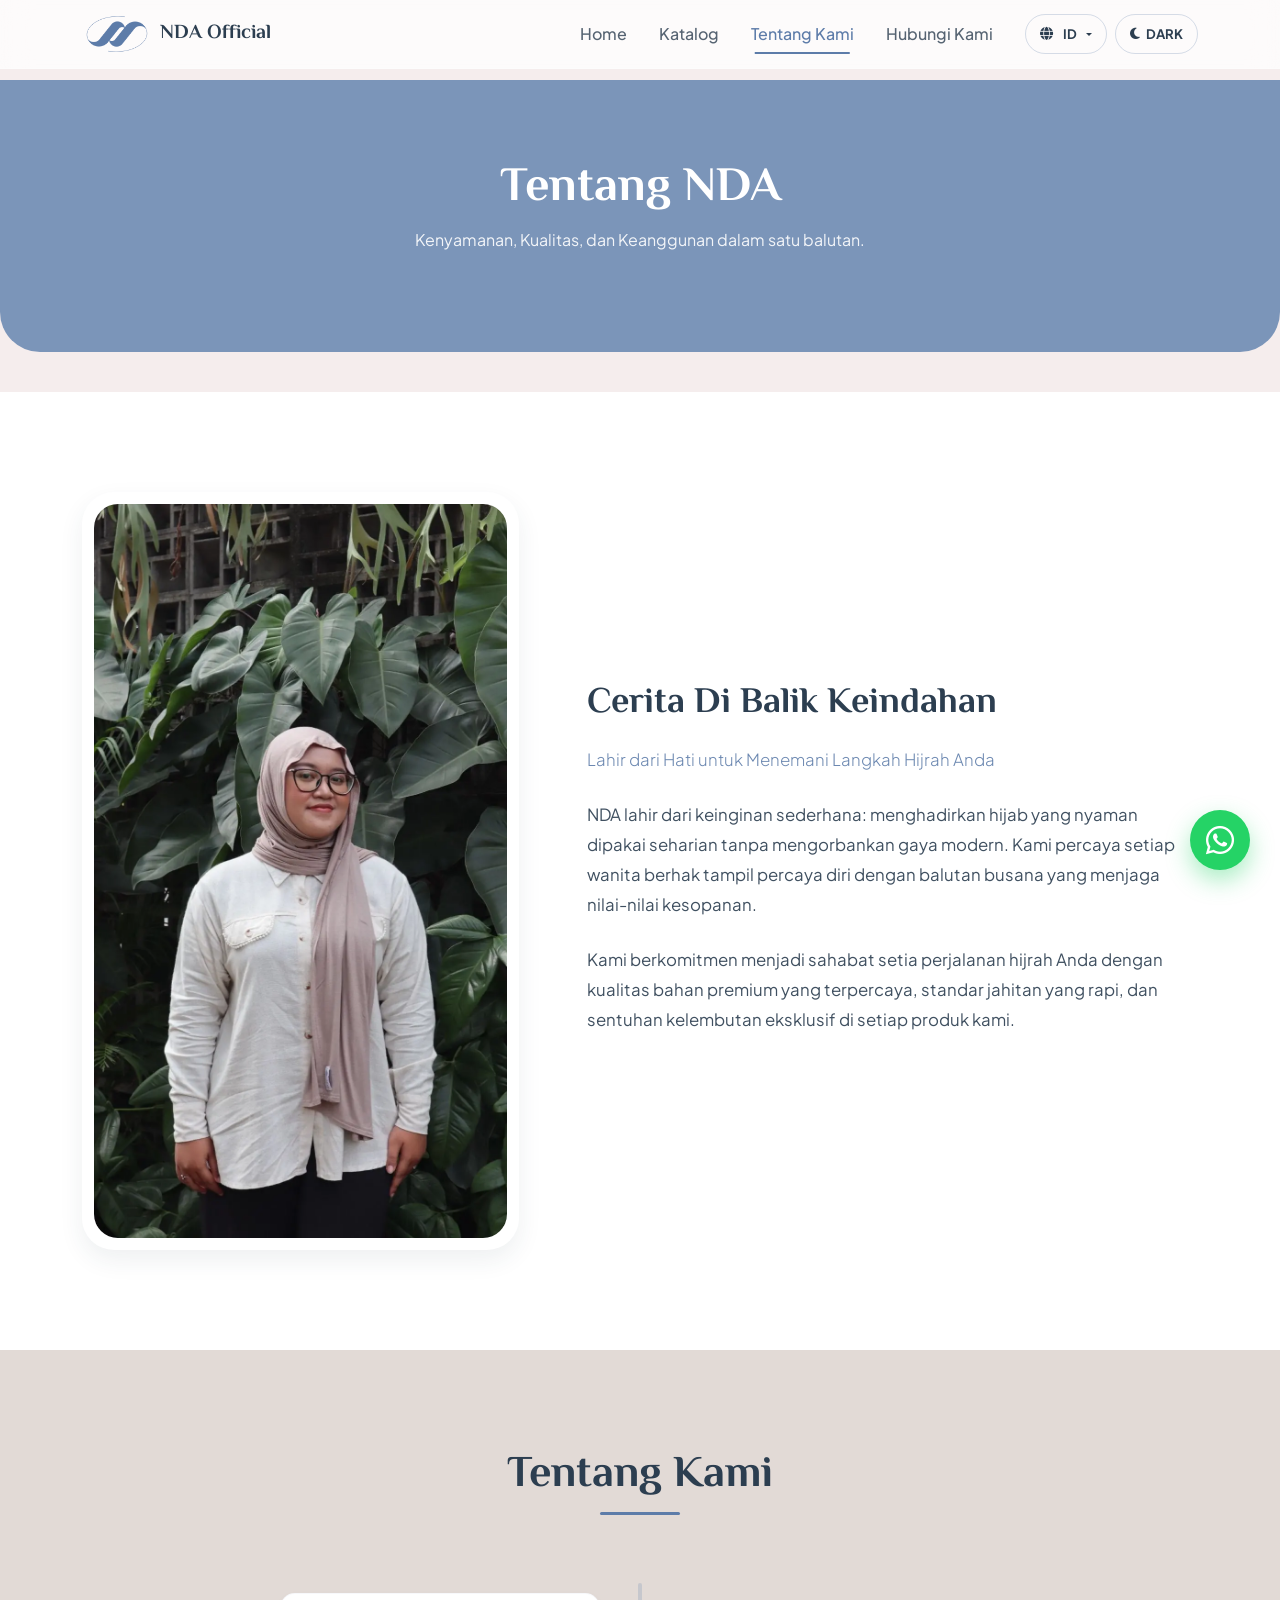
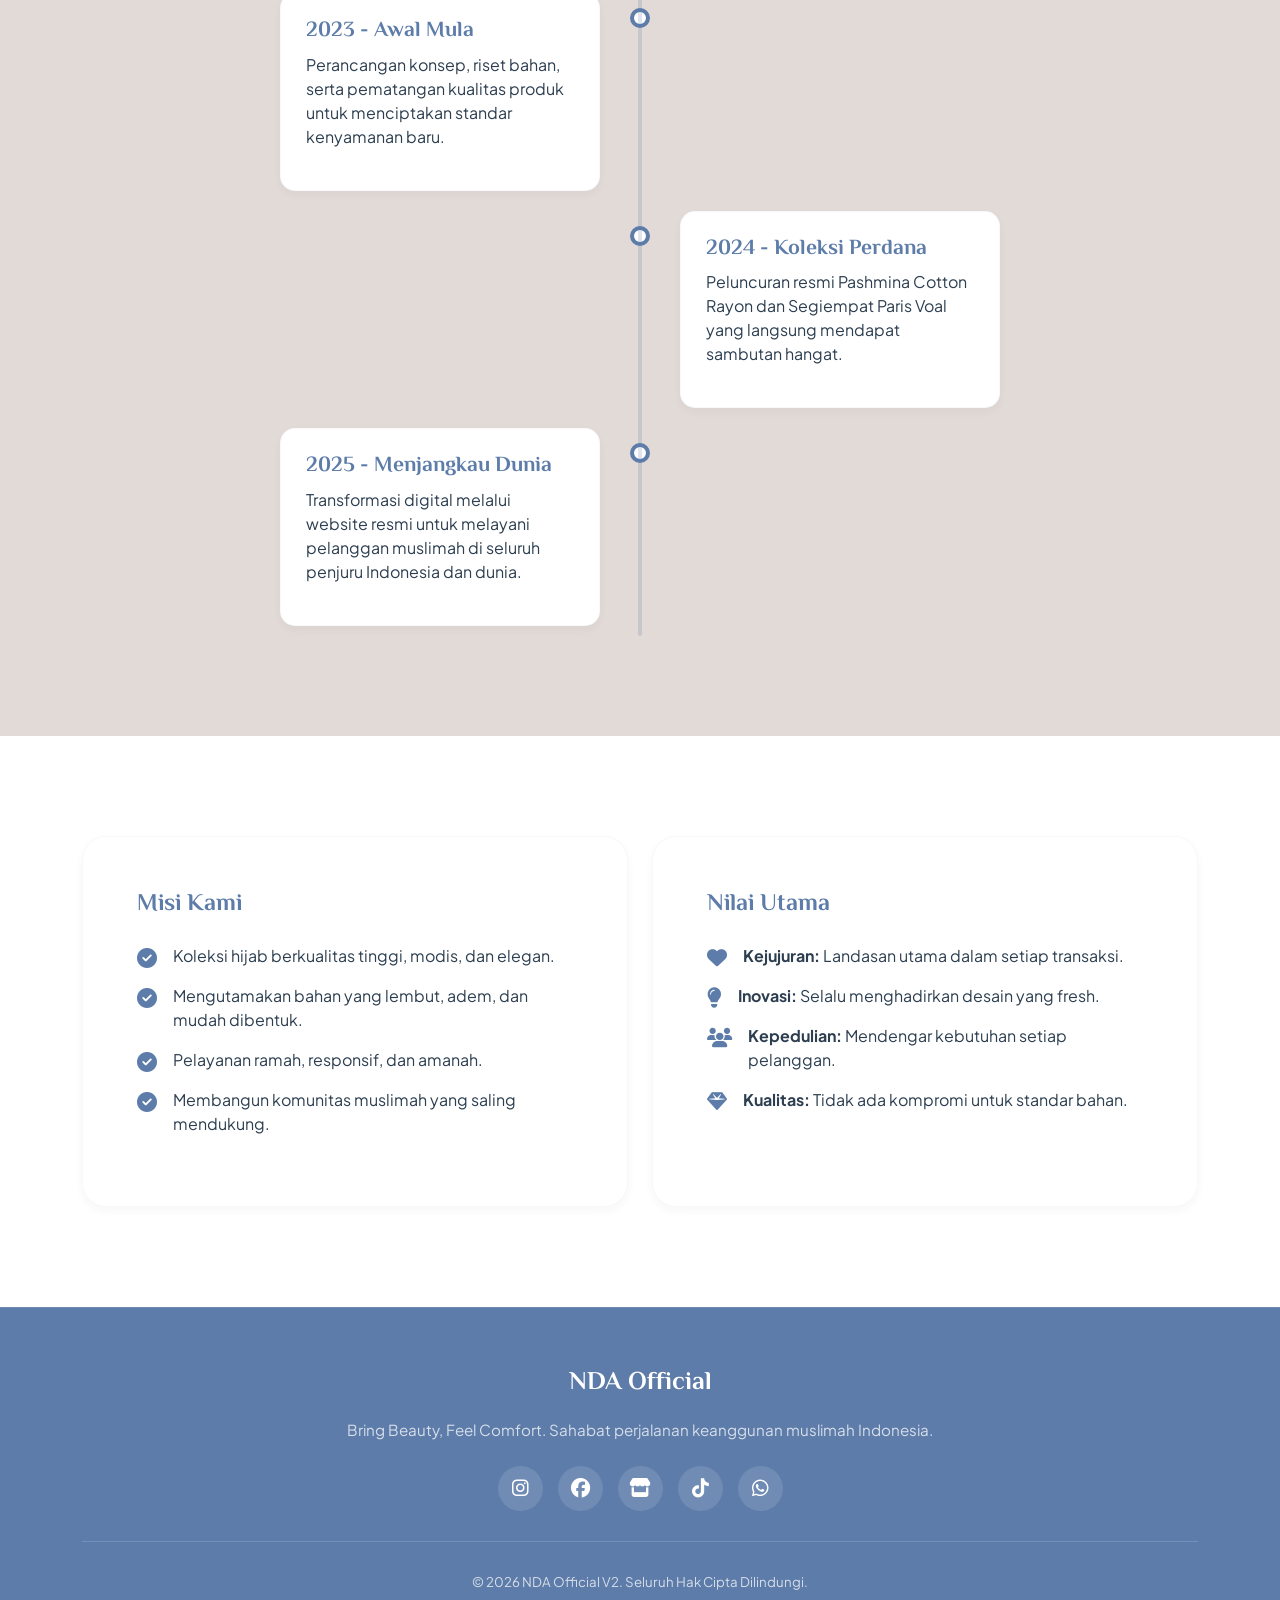
==== about.html @ 12900a08 "feat: autoplay video, autoplay carousels and layout refinements" ====
<!DOCTYPE html>
<html lang="id" data-bs-theme="light">

<head>
  <meta charset="UTF-8" />
  <meta name="viewport" content="width=device-width, initial-scale=1.0, maximum-scale=5.0" />
  <title>Tentang Kami - NDA Official V2</title>
  <link rel="website icon" type="image/png" href="Gambar/1233.png" />

  <!-- CSS Frameworks & Fonts -->
  <link href="https://cdn.jsdelivr.net/npm/bootstrap@5.3.3/dist/css/bootstrap.min.css" rel="stylesheet" integrity="sha384-QWTKZyjpPEjISv5WaRU9OFeRpok6YctnYmDr5pNlyT2bRjXh0JMhjY6hW+ALEwIH" crossorigin="anonymous" />
  <link rel="stylesheet" href="https://cdnjs.cloudflare.com/ajax/libs/font-awesome/6.5.2/css/all.min.css" />
  <link rel="stylesheet" href="https://unpkg.com/aos@2.3.1/dist/aos.css" />
  <link rel="stylesheet" href="style.css" />

  <!-- Vercel Web Analytics -->
  <script>
    window.va = window.va || function () { (window.va.q = window.va.q || []).push(arguments); };
  </script>
  <script defer src="/_vercel/insights/script.js"></script>
</head>

<body>

  <!-- --- NAVBAR SECTION --- -->
  <nav class="navbar navbar-expand-lg fixed-top nda-navbar navbar-light">
    <div class="container">
      <a class="navbar-brand d-flex align-items-center" href="home.html">
        <img src="Gambar/1233.png" alt="NDA Logo" height="42" class="me-2" />
        <span class="brand-font fs-5 fs-sm-4 fw-bold">NDA Official</span>
      </a>
      
      <!-- Desktop Menu & Controls -->
      <div class="collapse navbar-collapse d-none d-lg-block" id="navbarNav">
        <ul class="navbar-nav ms-auto mb-2 mb-lg-0 align-items-center">
          <li class="nav-item"><a class="nav-link" href="home.html" data-i18n="nav_home">Home</a></li>
          <li class="nav-item"><a class="nav-link" href="katalog.html" data-i18n="nav_catalog">Katalog</a></li>
          <li class="nav-item"><a class="nav-link active" href="about.html" data-i18n="nav_about">Tentang Kami</a></li>
          <li class="nav-item"><a class="nav-link" href="contact.html" data-i18n="nav_contact">Hubungi Kami</a></li>
        </ul>
      </div>

      <!-- Theme & Lang Selectors -->
      <div class="d-flex align-items-center ms-auto ms-lg-3">
        <div class="dropdown me-2">
          <button class="btn control-btn dropdown-toggle" type="button" id="langDropdown" data-bs-toggle="dropdown" aria-expanded="false" title="Pilihan Bahasa">
            <i class="fas fa-globe me-1"></i><span id="currentLangLabel">ID</span>
          </button>
          <ul class="dropdown-menu dropdown-menu-end shadow-md border-0" aria-labelledby="langDropdown">
            <li><a class="dropdown-item lang-item active d-flex justify-content-between align-items-center" data-lang="id" href="#"><span>Indonesia (ID)</span><i class="fas fa-check fs-xs opacity-50 ms-2"></i></a></li>
            <li><a class="dropdown-item lang-item d-flex justify-content-between align-items-center" data-lang="en" href="#"><span>English (EN)</span><i class="fas fa-check fs-xs opacity-50 ms-2"></i></a></li>
          </ul>
        </div>

        <button class="btn control-btn" id="themeToggle" title="Mode Gelap"><i class="fas fa-moon"></i><span id="themeLabel">DARK</span></button>
      </div>
    </div>
  </nav>

  <!-- --- HEADER PAGE BANNER --- -->
  <header class="nda-page-header" data-aos="fade-down" style="margin-top: 80px;">
    <div class="container">
      <h1 data-i18n="about_header_title">Tentang NDA</h1>
      <p data-i18n="about_header_desc">Kenyamanan, Kualitas, dan Keanggunan dalam satu balutan.</p>
    </div>
  </header>

  <!-- --- STORY SECTION --- -->
  <main>
    <section class="nda-section bg-body">
      <div class="container">
        <div class="row align-items-center g-5">
          <div class="col-lg-5" data-aos="fade-right">
            <div class="about-img-frame mx-auto max-width-450">
              <img src="Gambar/Sela.webp" alt="Founder NDA - Selanda" loading="lazy" />
            </div>
          </div>
          <div class="col-lg-7" data-aos="fade-left">
            <div class="about-text-content">
              <h3 data-i18n="about_title">Cerita Di Balik Keindahan</h3>
              <p class="lead text-primary" data-i18n="about_sub">Lahir dari Hati untuk Menemani Langkah Hijrah Anda</p>
              <p data-i18n="about_desc1">
                NDA lahir dari keinginan sederhana: menghadirkan hijab yang nyaman dipakai seharian tanpa mengorbankan gaya modern. Kami percaya setiap wanita berhak tampil percaya diri dengan balutan busana yang menjaga nilai-nilai kesopanan.
              </p>
              <p data-i18n="about_desc2">
                Kami berkomitmen menjadi sahabat setia perjalanan hijrah Anda dengan kualitas bahan premium yang terpercaya, standar jahitan yang rapi, dan sentuhan kelembutan eksklusif di setiap produk kami.
              </p>
            </div>
          </div>
        </div>
      </div>
    </section>

    <!-- --- TIMELINE SECTION --- -->
    <section class="nda-section nda-about-bg">
      <div class="container">
        <div class="section-title-wrapper text-center" data-aos="fade-up">
          <h2 data-i18n="nav_about">Tentang Kami</h2>
        </div>

        <div class="timeline">
          <!-- Timeline 2023 -->
          <div class="timeline-item left" data-aos="fade-up" data-aos-delay="100">
            <div class="timeline-content">
              <h4 data-i18n="time_2023_title">2023 - Awal Mula</h4>
              <p data-i18n="time_2023_desc">Perancangan konsep, riset bahan, serta pematangan kualitas produk untuk menciptakan standar kenyamanan baru.</p>
            </div>
          </div>
          
          <!-- Timeline 2024 -->
          <div class="timeline-item right" data-aos="fade-up" data-aos-delay="200">
            <div class="timeline-content">
              <h4 data-i18n="time_2024_title">2024 - Koleksi Perdana</h4>
              <p data-i18n="time_2024_desc">Peluncuran resmi Pashmina Cotton Rayon dan Segiempat Paris Voal yang langsung mendapat sambutan hangat.</p>
            </div>
          </div>

          <!-- Timeline 2025 -->
          <div class="timeline-item left" data-aos="fade-up" data-aos-delay="300">
            <div class="timeline-content">
              <h4 data-i18n="time_2025_title">2025 - Menjangkau Dunia</h4>
              <p data-i18n="time_2025_desc">Transformasi digital melalui website resmi untuk melayani pelanggan muslimah di seluruh penjuru Indonesia dan dunia.</p>
            </div>
          </div>
        </div>
      </div>
    </section>

    <!-- --- MISSION & VALUES --- -->
    <section class="nda-section bg-body">
      <div class="container">
        <div class="row g-4 justify-content-center">
          
          <!-- Misi -->
          <div class="col-lg-6" data-aos="fade-up" data-aos-delay="100">
            <div class="val-card p-4">
              <div class="val-body text-start">
                <h3 class="brand-font text-primary mb-4" data-i18n="about_mission_title">Misi Kami</h3>
                <ul class="list-unstyled">
                  <li class="d-flex align-items-start mb-3">
                    <i class="fas fa-check-circle text-primary me-3 mt-1 fs-5"></i>
                    <span data-i18n="about_mission_1">Koleksi hijab berkualitas tinggi, modis, dan elegan.</span>
                  </li>
                  <li class="d-flex align-items-start mb-3">
                    <i class="fas fa-check-circle text-primary me-3 mt-1 fs-5"></i>
                    <span data-i18n="about_mission_2">Mengutamakan bahan yang lembut, adem, dan mudah dibentuk.</span>
                  </li>
                  <li class="d-flex align-items-start mb-3">
                    <i class="fas fa-check-circle text-primary me-3 mt-1 fs-5"></i>
                    <span data-i18n="about_mission_3">Pelayanan ramah, responsif, dan amanah.</span>
                  </li>
                  <li class="d-flex align-items-start mb-3">
                    <i class="fas fa-check-circle text-primary me-3 mt-1 fs-5"></i>
                    <span data-i18n="about_mission_4">Membangun komunitas muslimah yang saling mendukung.</span>
                  </li>
                </ul>
              </div>
            </div>
          </div>

          <!-- Nilai Utama -->
          <div class="col-lg-6" data-aos="fade-up" data-aos-delay="200">
            <div class="val-card p-4">
              <div class="val-body text-start">
                <h3 class="brand-font text-primary mb-4" data-i18n="about_values_title">Nilai Utama</h3>
                <ul class="list-unstyled">
                  <li class="d-flex align-items-start mb-3">
                    <i class="fas fa-heart text-primary me-3 mt-1 fs-5"></i>
                    <span data-i18n-html="about_value_1"><strong>Kejujuran:</strong> Landasan utama dalam setiap transaksi.</span>
                  </li>
                  <li class="d-flex align-items-start mb-3">
                    <i class="fas fa-lightbulb text-primary me-3 mt-1 fs-5"></i>
                    <span data-i18n-html="about_value_2"><strong>Inovasi:</strong> Selalu menghadirkan desain yang fresh.</span>
                  </li>
                  <li class="d-flex align-items-start mb-3">
                    <i class="fas fa-users text-primary me-3 mt-1 fs-5"></i>
                    <span data-i18n-html="about_value_3"><strong>Kepedulian:</strong> Mendengar kebutuhan setiap pelanggan.</span>
                  </li>
                  <li class="d-flex align-items-start mb-3">
                    <i class="fas fa-gem text-primary me-3 mt-1 fs-5"></i>
                    <span data-i18n-html="about_value_4"><strong>Kualitas:</strong> Tidak ada kompromi untuk standar bahan.</span>
                  </li>
                </ul>
              </div>
            </div>
          </div>

        </div>
      </div>
    </section>
  </main>

  <!-- --- FOOTER --- -->
  <footer class="nda-footer text-center">
    <div class="container">
      <h4 class="brand-font fw-bold">NDA Official</h4>
      <p class="text-white-50 max-width-500 mx-auto mb-4" data-i18n="footer_tagline">
        Bring Beauty, Feel Comfort. Sahabat perjalanan keanggunan muslimah Indonesia.
      </p>

      <div class="footer-social-links">
        <a href="https://www.instagram.com/nda.official.store/" target="_blank" class="footer-social-btn" title="Instagram"><i class="fab fa-instagram"></i></a>
        <a href="https://www.facebook.com/share/1DcVybD8Mk/" target="_blank" class="footer-social-btn" title="Facebook"><i class="fab fa-facebook"></i></a>
        <a href="https://shopee.co.id/nda.onlinestore" target="_blank" class="footer-social-btn" title="Shopee Store"><i class="fas fa-store"></i></a>
        <a href="https://www.tiktok.com/@nda.official.store" target="_blank" class="footer-social-btn" title="TikTok"><i class="fab fa-tiktok"></i></a>
        <a href="https://wa.me/628568636423" target="_blank" class="footer-social-btn" title="WhatsApp"><i class="fab fa-whatsapp"></i></a>
      </div>

      <hr class="footer-divider" />

      <p class="small text-white-50 mb-0" data-i18n="footer_copyright">
        © 2026 NDA Official V2. Seluruh Hak Cipta Dilindungi.
      </p>
    </div>
  </footer>

  <!-- Floating WhatsApp Button -->
  <a href="https://wa.me/628568636423" target="_blank" class="floating-wa-btn" title="Hubungi Kami">
    <i class="fab fa-whatsapp"></i>
  </a>

  <!-- --- MOBILE BOTTOM NAV --- -->
  <div class="bottom-nav d-md-none">
    <a href="home.html" class="bottom-nav-item">
      <i class="fas fa-home"></i>
      <span data-i18n="nav_home">Home</span>
    </a>
    <a href="katalog.html" class="bottom-nav-item">
      <i class="fas fa-book-open"></i>
      <span data-i18n="nav_catalog">Katalog</span>
    </a>
    <a href="about.html" class="bottom-nav-item active">
      <i class="fas fa-info-circle"></i>
      <span data-i18n="nav_about">Tentang</span>
    </a>
    <a href="contact.html" class="bottom-nav-item">
      <i class="fas fa-phone"></i>
      <span data-i18n="nav_contact">Kontak</span>
    </a>
  </div>

  <!-- JS Frameworks & Scripts -->
  <script src="https://cdn.jsdelivr.net/npm/bootstrap@5.3.3/dist/js/bootstrap.bundle.min.js" integrity="sha384-YvpcrYf0tY3lHB60NNkmXc5s9fDVZLESaAA55NDzOxhy9GkcIdslK1eN7N6jIeHz" crossorigin="anonymous"></script>
  <script src="https://unpkg.com/aos@2.3.1/dist/aos.js"></script>
  <script>
    AOS.init({ once: true, duration: 800, offset: 60 });
  </script>
  <script src="script.js"></script>
</body>

</html>
---- style.css ----
@import url('https://fonts.googleapis.com/css2?family=El+Messiri:wght@400;500;600;700&family=Plus+Jakarta+Sans:wght@300;400;500;600;700;800&display=swap');

/* --- brand design system --- */
:root {
  --nda-primary: #5D7CA9;      /* Biru Utama - representasi berkembang & elegan */
  --nda-primary-light: #7B95B9;/* Biru Muda Accent */
  --nda-neutral-dark: #2C3E50; /* Warna Teks Utama */
  --nda-bg-secondary: #E2DAD6; /* Muted Cream untuk seksi transisi */
  --nda-bg-main: #F5EDED;      /* Latar Belakang Utama Website */
  --nda-white: #FFFFFF;
  
  --nda-btn-wa: #2E7D32;       /* Muted Green / Hijau Hijrah */
  --nda-btn-wa-hover: #1B5E20;
  --nda-btn-shopee: #EE4D2D;   /* Oranye Shopee */
  --nda-btn-shopee-hover: #D73211;
  
  --font-heading: 'El Messiri', serif;
  --font-body: 'Plus Jakarta Sans', sans-serif;
  
  --shadow-sm: 0 4px 10px rgba(44, 62, 80, 0.04);
  --shadow-md: 0 10px 25px rgba(44, 62, 80, 0.08);
  --shadow-lg: 0 20px 40px rgba(93, 124, 169, 0.12);
  --shadow-hover: 0 25px 50px rgba(93, 124, 169, 0.2);
  
  --transition-fast: all 0.2s cubic-bezier(0.4, 0, 0.2, 1);
  --transition-normal: all 0.4s cubic-bezier(0.16, 1, 0.3, 1);
  --transition-slow: all 0.6s cubic-bezier(0.16, 1, 0.3, 1);
}

/* --- dark mode system overrides --- */
[data-bs-theme="dark"] {
  --nda-bg-main: #141A24;       /* Abu-abu gelap kebiruan sangat elegan */
  --nda-bg-secondary: #1F2836;  /* Lebih terang sedikit untuk section transisi */
  --nda-neutral-dark: #E2E8F0;  /* Warna teks utama jadi putih lembut */
  --nda-white: #1C2331;         /* Background card / element */
  
  --nda-primary: #8CA7D1;       /* Biru utama lebih terang agar pop out */
  --nda-primary-light: #A4BDDF;
  
  --nda-btn-wa: #43A047;
  --nda-btn-wa-hover: #2E7D32;
  --nda-btn-shopee: #F06A4D;
  --nda-btn-shopee-hover: #EE4D2D;
  
  --shadow-sm: 0 4px 10px rgba(0, 0, 0, 0.2);
  --shadow-md: 0 10px 25px rgba(0, 0, 0, 0.3);
  --shadow-lg: 0 20px 40px rgba(0, 0, 0, 0.4);
  --shadow-hover: 0 25px 50px rgba(0, 0, 0, 0.5);
}

/* --- general settings --- */
html, body {
  overflow-x: hidden;
  max-width: 100%;
}
body {
  background-color: var(--nda-bg-main);
  color: var(--nda-neutral-dark);
  font-family: var(--font-body);
  transition: background-color 0.4s ease, color 0.4s ease;
  -webkit-font-smoothing: antialiased;
}

h1, h2, h3, h4, h5, h6, .brand-font {
  font-family: var(--font-heading);
  font-weight: 700;
  color: var(--nda-neutral-dark);
}

/* --- navbar styling --- */
.nda-navbar {
  background: rgba(255, 255, 255, 0.75);
  backdrop-filter: blur(15px);
  -webkit-backdrop-filter: blur(15px);
  border-bottom: 1px solid rgba(255, 255, 255, 0.25);
  transition: background 0.4s ease, border 0.4s ease, py 0.3s ease;
  z-index: 1050;
}

[data-bs-theme="dark"] .nda-navbar {
  background: rgba(20, 26, 36, 0.75);
  border-bottom: 1px solid rgba(255, 255, 255, 0.05);
}

.navbar-brand img {
  transition: transform var(--transition-fast);
}

.navbar-brand:hover img {
  transform: scale(1.05);
}

.nav-link {
  font-weight: 500;
  color: var(--nda-neutral-dark);
  opacity: 0.8;
  transition: var(--transition-fast);
  position: relative;
  padding: 0.5rem 1rem !important;
}

.nav-link:hover, .nav-link.active {
  color: var(--nda-primary) !important;
  opacity: 1;
}

.nav-link::after {
  content: '';
  position: absolute;
  bottom: 0;
  left: 50%;
  width: 0;
  height: 2px;
  background-color: var(--nda-primary);
  transition: var(--transition-fast);
  transform: translateX(-50%);
}

.nav-link:hover::after, .nav-link.active::after {
  width: 70%;
}

/* --- control buttons (theme & lang) --- */
.control-btn {
  background: transparent;
  border: 1px solid rgba(93, 124, 169, 0.25);
  color: var(--nda-neutral-dark);
  border-radius: 50px;
  padding: 6px 14px;
  height: 40px;
  display: inline-flex;
  align-items: center;
  justify-content: center;
  transition: var(--transition-fast);
  font-size: 0.82rem;
  font-weight: 700;
  gap: 6px;
}

.control-btn:hover {
  background: rgba(93, 124, 169, 0.1);
  border-color: var(--nda-primary);
  color: var(--nda-primary);
}

/* --- hero section --- */
.nda-hero {
  position: relative;
  height: 100vh;
  min-height: 600px;
  display: flex;
  align-items: center;
  justify-content: center;
  overflow: hidden;
  text-align: center;
  color: #FFFFFF;
}

.nda-hero-img-wrapper {
  position: absolute;
  top: 0;
  left: 0;
  width: 100%;
  height: 100%;
  z-index: 1;
  overflow: hidden;
}

.nda-hero-img {
  width: 100%;
  height: 100%;
  object-fit: cover;
  object-position: center;
}

.nda-hero-overlay {
  position: absolute;
  top: 0;
  left: 0;
  width: 100%;
  height: 100%;
  background: linear-gradient(180deg, rgba(44, 62, 80, 0.5) 0%, rgba(20, 26, 36, 0.8) 100%);
  z-index: 2;
}

.nda-hero-content {
  position: relative;
  z-index: 3;
  max-width: 850px;
  padding: 20px;
}

.nda-hero h1 {
  font-size: 3.5rem;
  line-height: 1.2;
  margin-bottom: 1.5rem;
  color: #FFFFFF;
  text-shadow: 0 4px 15px rgba(0, 0, 0, 0.3);
}

.nda-hero p {
  font-size: 1.25rem;
  margin-bottom: 2.5rem;
  color: rgba(255, 255, 255, 0.9);
  text-shadow: 0 2px 8px rgba(0, 0, 0, 0.3);
}

/* --- buttons --- */
.btn-nda-primary {
  background-color: var(--nda-primary);
  border: 2px solid var(--nda-primary);
  color: #FFFFFF;
  font-weight: 600;
  padding: 12px 30px;
  border-radius: 50px;
  transition: var(--transition-normal);
  box-shadow: 0 8px 20px rgba(93, 124, 169, 0.25);
  font-size: 0.95rem;
}

.btn-nda-primary:hover {
  background-color: transparent;
  color: var(--nda-primary);
  transform: translateY(-3px);
  box-shadow: 0 12px 25px rgba(93, 124, 169, 0.35);
  border-color: var(--nda-primary);
}

.btn-nda-outline {
  background-color: transparent;
  border: 2px solid var(--nda-primary);
  color: var(--nda-primary);
  font-weight: 600;
  padding: 12px 30px;
  border-radius: 50px;
  transition: var(--transition-normal);
  font-size: 0.95rem;
}

.btn-nda-outline:hover {
  background-color: var(--nda-primary);
  color: #FFFFFF;
  transform: translateY(-3px);
  box-shadow: 0 8px 20px rgba(93, 124, 169, 0.25);
}

/* --- value proposition --- */
.nda-section {
  padding: 100px 0;
  position: relative;
}

.section-title-wrapper {
  margin-bottom: 60px;
}

.section-title-wrapper h2 {
  font-size: 2.75rem;
  position: relative;
  display: inline-block;
  padding-bottom: 12px;
}

.section-title-wrapper h2::after {
  content: '';
  position: absolute;
  bottom: 0;
  left: 50%;
  transform: translateX(-50%);
  width: 80px;
  height: 3px;
  background-color: var(--nda-primary);
  border-radius: 2px;
}

.val-card {
  background: var(--nda-white);
  border-radius: 24px;
  overflow: hidden;
  box-shadow: var(--shadow-sm);
  transition: var(--transition-normal);
  height: 100%;
  border: 1px solid rgba(93, 124, 169, 0.05);
}

.val-card:hover {
  transform: translateY(-10px);
  box-shadow: var(--shadow-lg);
  border-color: rgba(93, 124, 169, 0.15);
}

.val-img-wrapper {
  overflow: hidden;
  position: relative;
  height: 250px;
}

.val-img-wrapper img {
  width: 100%;
  height: 100%;
  object-fit: cover;
  transition: transform var(--transition-slow);
}

.val-card:hover .val-img-wrapper img {
  transform: scale(1.08);
}

.val-body {
  padding: 30px;
  text-align: center;
}

.val-body h3 {
  font-size: 1.5rem;
  margin-bottom: 12px;
}

.val-body p {
  color: var(--nda-neutral-dark);
  opacity: 0.8;
  font-size: 0.95rem;
  line-height: 1.6;
  margin-bottom: 0;
}

/* --- catalog section --- */
.nda-catalog-bg {
  background-color: var(--nda-bg-secondary);
  transition: background-color 0.4s ease;
}

.filter-pills {
  display: flex;
  justify-content: center;
  flex-wrap: wrap;
  gap: 12px;
  margin-bottom: 50px;
}

.filter-pill {
  background: var(--nda-white);
  border: 1px solid rgba(93, 124, 169, 0.15);
  color: var(--nda-neutral-dark);
  padding: 10px 24px;
  border-radius: 50px;
  font-weight: 600;
  transition: var(--transition-normal);
  cursor: pointer;
  box-shadow: var(--shadow-sm);
}

.filter-pill:hover {
  color: var(--nda-primary);
  border-color: var(--nda-primary);
  transform: translateY(-2px);
}

.filter-pill.active {
  background: var(--nda-primary);
  color: #FFFFFF;
  border-color: var(--nda-primary);
  box-shadow: 0 8px 20px rgba(93, 124, 169, 0.25);
}

/* --- product cards --- */
.product-card {
  background: var(--nda-white);
  border-radius: 24px;
  overflow: hidden;
  box-shadow: var(--shadow-sm);
  transition: var(--transition-normal);
  height: 100%;
  border: 1px solid rgba(93, 124, 169, 0.05);
  display: flex;
  flex-direction: column;
}

.product-card:hover {
  transform: translateY(-10px);
  box-shadow: var(--shadow-hover);
  border-color: rgba(93, 124, 169, 0.15);
}

.product-img-wrapper {
  overflow: hidden;
  position: relative;
  aspect-ratio: 1 / 1;
  width: 100%;
  background-color: rgba(93, 124, 169, 0.05);
}

.product-img-wrapper img {
  width: 100%;
  height: 100%;
  object-fit: cover;
  transition: transform var(--transition-slow);
}

.product-card:hover .product-img-wrapper img {
  transform: scale(1.08);
}

.product-badge {
  position: absolute;
  top: 15px;
  left: 15px;
  background: rgba(255, 255, 255, 0.85);
  backdrop-filter: blur(8px);
  color: var(--nda-neutral-dark);
  font-weight: 700;
  font-size: 0.75rem;
  padding: 6px 14px;
  border-radius: 50px;
  z-index: 5;
  box-shadow: var(--shadow-sm);
  letter-spacing: 0.5px;
  text-transform: uppercase;
}

[data-bs-theme="dark"] .product-badge {
  background: rgba(20, 26, 36, 0.85);
  color: #FFFFFF;
}

.product-info {
  padding: 24px;
  display: flex;
  flex-direction: column;
  flex-grow: 1;
  text-align: center;
}

.product-info h3 {
  font-size: 1.35rem;
  margin-bottom: 8px;
}

.product-desc {
  font-size: 0.9rem;
  color: var(--nda-neutral-dark);
  opacity: 0.75;
  line-height: 1.5;
  margin-bottom: 20px;
  flex-grow: 1;
}

/* dual buttons layout */
.product-actions {
  display: flex;
  gap: 10px;
}

.btn-catalog-wa {
  flex: 1;
  background-color: var(--nda-btn-wa);
  border: 1px solid var(--nda-btn-wa);
  color: #FFFFFF;
  border-radius: 50px;
  padding: 10px 14px;
  font-size: 0.85rem;
  font-weight: 600;
  display: inline-flex;
  align-items: center;
  justify-content: center;
  gap: 6px;
  transition: var(--transition-fast);
}

.btn-catalog-wa:hover {
  background-color: var(--nda-btn-wa-hover);
  border-color: var(--nda-btn-wa-hover);
  color: #FFFFFF;
  transform: translateY(-2px);
}

.btn-catalog-shopee {
  flex: 1;
  background-color: var(--nda-btn-shopee);
  border: 1px solid var(--nda-btn-shopee);
  color: #FFFFFF;
  border-radius: 50px;
  padding: 10px 14px;
  font-size: 0.85rem;
  font-weight: 600;
  display: inline-flex;
  align-items: center;
  justify-content: center;
  gap: 6px;
  transition: var(--transition-fast);
}

.btn-catalog-shopee:hover {
  background-color: var(--nda-btn-shopee-hover);
  border-color: var(--nda-btn-shopee-hover);
  color: #FFFFFF;
  transform: translateY(-2px);
}

/* Animation triggers for catalog filter items */
.product-item {
  transition: opacity 0.3s ease, transform 0.3s ease;
}

.product-item.hidden {
  display: none !important;
}

.product-item.fade-out {
  opacity: 0;
  transform: scale(0.92);
}

/* --- about section --- */
.nda-about-bg {
  background-color: var(--nda-bg-secondary);
  transition: background-color 0.4s ease;
}

.about-img-frame {
  position: relative;
  padding: 12px;
  background: var(--nda-white);
  border-radius: 32px;
  box-shadow: var(--shadow-md);
  transition: var(--transition-normal);
}

.about-img-frame:hover {
  transform: scale(1.02);
  box-shadow: var(--shadow-lg);
}

.about-img-frame img {
  width: 100%;
  border-radius: 24px;
  object-fit: cover;
}

.about-text-content {
  padding-left: 20px;
}

.about-text-content h3 {
  font-size: 2.25rem;
  margin-bottom: 20px;
}

.about-text-content p {
  font-size: 1.05rem;
  line-height: 1.8;
  margin-bottom: 1.5rem;
  opacity: 0.9;
}

/* --- testimonials section --- */
.testimonial-card {
  background: var(--nda-white);
  border-radius: 24px;
  padding: 15px;
  box-shadow: var(--shadow-sm);
  transition: var(--transition-normal);
  border: 1px solid rgba(93, 124, 169, 0.05);
}

.testimonial-card:hover {
  transform: translateY(-5px) scale(1.01);
  box-shadow: var(--shadow-lg);
  border-color: rgba(93, 124, 169, 0.15);
}

.testimonial-img-wrapper {
  overflow: hidden;
  border-radius: 16px;
  background: rgba(93, 124, 169, 0.02);
  display: block;
}

.testimonial-img {
  width: 100%;
  height: auto;
  display: block;
  transition: transform var(--transition-slow);
}

.testimonial-card:hover .testimonial-img {
  transform: scale(1.05);
}

/* --- contact section --- */
.contact-item-card {
  background: var(--nda-white);
  border-radius: 24px;
  padding: 35px 25px;
  text-align: center;
  box-shadow: var(--shadow-sm);
  transition: var(--transition-normal);
  border: 1px solid rgba(93, 124, 169, 0.05);
  text-decoration: none;
  display: flex;
  flex-direction: column;
  height: 100%;
  align-items: center;
}

.contact-item-card:hover {
  transform: translateY(-8px);
  box-shadow: var(--shadow-lg);
  border-color: var(--nda-primary-light);
}

.contact-icon-box {
  width: 70px;
  height: 70px;
  background: rgba(93, 124, 169, 0.1);
  border-radius: 50%;
  display: flex;
  align-items: center;
  justify-content: center;
  margin-bottom: 20px;
  color: var(--nda-primary);
  font-size: 1.8rem;
  transition: var(--transition-fast);
}

.contact-item-card:hover .contact-icon-box {
  background: var(--nda-primary);
  color: #FFFFFF;
  transform: scale(1.1);
}

.contact-item-card h3 {
  font-size: 1.35rem;
  margin-bottom: 8px;
  color: var(--nda-neutral-dark);
}

.contact-item-card p {
  font-size: 0.95rem;
  color: var(--nda-neutral-dark);
  opacity: 0.7;
  margin-bottom: 0;
  word-break: break-all;
}

/* --- footer styling --- */
.nda-footer {
  background-color: #5D7CA9 !important;
  color: rgba(255, 255, 255, 0.85) !important;
  padding: 60px 0 30px;
  font-size: 0.95rem;
  border-top: 1px solid rgba(255, 255, 255, 0.1);
  transition: background-color 0.4s ease;
}

[data-bs-theme="dark"] .nda-footer {
  background-color: #1A2230 !important;
  border-top: 1px solid rgba(255, 255, 255, 0.05);
}

.nda-footer h4, .nda-footer h1, .nda-footer h2, .nda-footer h3, .nda-footer .brand-font {
  color: #FFFFFF !important;
  margin-bottom: 20px;
  font-size: 1.6rem;
}

.nda-footer p, .nda-footer span, .nda-footer small {
  color: rgba(255, 255, 255, 0.75) !important;
}

.footer-social-links {
  display: flex;
  justify-content: center;
  gap: 15px;
  margin-bottom: 30px;
}

.footer-social-btn {
  width: 45px;
  height: 45px;
  background: rgba(255, 255, 255, 0.12) !important;
  border-radius: 50%;
  display: flex;
  align-items: center;
  justify-content: center;
  color: #FFFFFF !important;
  font-size: 1.2rem;
  transition: var(--transition-fast);
  text-decoration: none;
}

.footer-social-btn:hover {
  background: #FFFFFF !important;
  color: #5D7CA9 !important;
  transform: translateY(-3px) scale(1.1);
}

[data-bs-theme="dark"] .footer-social-btn:hover {
  background: var(--nda-primary) !important;
  color: #1A2230 !important;
}

.footer-divider {
  border-color: rgba(255, 255, 255, 0.15) !important;
  opacity: 1 !important;
  margin: 30px 0;
}

.bottom-nav {
  position: fixed;
  bottom: 0;
  left: 0;
  right: 0;
  background: var(--nda-white) !important;
  box-shadow: 0 -2px 10px rgba(0, 0, 0, 0.05) !important;
  border-top: 1px solid rgba(93, 124, 169, 0.15) !important;
  display: flex;
  justify-content: space-around;
  align-items: center;
  z-index: 1045;
  height: 65px;
  transition: background 0.4s ease, border 0.4s ease;
}

[data-bs-theme="dark"] .bottom-nav {
  background: #1C2331 !important;
  box-shadow: 0 -2px 10px rgba(0, 0, 0, 0.25) !important;
  border-top: 1px solid rgba(255, 255, 255, 0.05) !important;
}

.bottom-nav-item {
  display: flex;
  flex-direction: column;
  align-items: center;
  justify-content: center;
  text-decoration: none;
  color: var(--nda-neutral-dark) !important;
  opacity: 0.6;
  flex: 1;
  height: 100%;
  transition: all 0.2s ease;
}

[data-bs-theme="dark"] .bottom-nav-item {
  color: rgba(255, 255, 255, 0.7) !important;
}

.bottom-nav-item i {
  font-size: 1.25rem;
  margin-bottom: 3px;
  display: flex;
  align-items: center;
  justify-content: center;
  transition: all 0.2s ease;
}

.bottom-nav-item span {
  font-size: 0.72rem;
  font-weight: 600;
  transition: all 0.2s ease;
}

.bottom-nav-item:hover, .bottom-nav-item.active {
  color: var(--nda-primary) !important;
  opacity: 1 !important;
}

/* Adjust layout bottom margin for mobile sticky nav */
@media (max-width: 767px) {
  body {
    padding-bottom: 65px;
  }
}

/* --- responsive breakpoints customizations --- */
@media (min-width: 768px) {
  .bottom-nav {
    display: none;
  }
}

@media (max-width: 767px) {
  .about-text-content {
    padding-left: 0;
    text-align: center;
    margin-top: 30px;
  }
  
  .nda-section {
    padding: 70px 0;
  }
  
  .section-title-wrapper {
    margin-bottom: 40px;
  }
  
  .section-title-wrapper h2 {
    font-size: 2rem;
  }
  
  .nda-hero h1 {
    font-size: 2.25rem;
  }
  
  .nda-hero p {
    font-size: 1rem;
    margin-bottom: 1.75rem;
  }
  
  .val-img-wrapper {
    height: 180px;
  }
  
  .product-actions {
    flex-direction: column;
    gap: 8px;
  }
  
  .product-actions .btn-catalog-wa,
  .product-actions .btn-catalog-shopee {
    width: 100%;
    padding: 11px 0;
  }
}

@media (max-width: 380px) {
  .nda-hero h1 {
    font-size: 1.85rem;
  }
}

/* --- V2 MULTI-PAGE ADDITIONS --- */

/* Page Header for secondary pages */
.nda-page-header {
  background-color: var(--nda-primary-light);
  padding: 80px 0 100px;
  text-align: center;
  color: #FFFFFF;
  border-bottom-left-radius: 40px;
  border-bottom-right-radius: 40px;
  margin-bottom: 40px;
  position: relative;
}
.nda-page-header h1 {
  font-size: 3rem;
  margin-bottom: 10px;
  color: #FFFFFF;
}
.nda-page-header p {
  max-width: 600px;
  margin: 0 auto;
  opacity: 0.9;
  padding: 0 20px;
}
@media (max-width: 767px) {
  .nda-page-header {
    padding: 60px 0 80px;
  }
  .nda-page-header h1 {
    font-size: 2.25rem;
  }
  .nda-page-header p {
    font-size: 0.95rem;
  }
}

/* Timeline elements for about.html */
.timeline {
  position: relative;
  max-width: 800px;
  margin: 0 auto;
}
.timeline::after {
  content: '';
  position: absolute;
  width: 4px;
  background-color: rgba(93, 124, 169, 0.2);
  top: 0;
  bottom: 0;
  left: 50%;
  margin-left: -2px;
  border-radius: 2px;
}
.timeline-item {
  padding: 10px 40px;
  position: relative;
  background-color: inherit;
  width: 50%;
}
.timeline-item::after {
  content: '';
  position: absolute;
  width: 20px;
  height: 20px;
  right: -10px;
  background-color: var(--nda-white);
  border: 4px solid var(--nda-primary);
  top: 25px;
  border-radius: 50%;
  z-index: 1;
  transition: var(--transition-fast);
}
.timeline-item:hover::after {
  background-color: var(--nda-primary);
  transform: scale(1.2);
}
.timeline-item.left { left: 0; }
.timeline-item.right { left: 50%; }
.timeline-item.right::after { left: -10px; }
.timeline-content {
  padding: 25px;
  background-color: var(--nda-white);
  border-radius: 15px;
  box-shadow: var(--shadow-sm);
  transition: var(--transition-normal);
  border: 1px solid rgba(93, 124, 169, 0.05);
}
.timeline-item:hover .timeline-content {
  transform: translateY(-5px);
  box-shadow: var(--shadow-md);
  border-color: rgba(93, 124, 169, 0.15);
}
.timeline-content h4 {
  font-size: 1.35rem;
  color: var(--nda-primary);
  margin-bottom: 8px;
}
@media (max-width: 767px) {
  .timeline::after { left: 31px; }
  .timeline-item {
    width: 100%;
    padding-left: 70px;
    padding-right: 15px;
  }
  .timeline-item::after {
    left: 21px;
    right: auto;
  }
  .timeline-item.left, .timeline-item.right { left: 0; }
  .timeline-item.right::after { left: 21px; }
}

/* Accordion overrides for detail pages */
.nda-accordion .accordion-item {
  border: none;
  border-bottom: 1px solid rgba(93, 124, 169, 0.15);
  background-color: transparent;
}
.nda-accordion .accordion-button {
  font-weight: 600;
  color: var(--nda-neutral-dark);
  background-color: transparent;
  padding: 1.2rem 0;
  box-shadow: none !important;
  font-size: 0.95rem;
}
.nda-accordion .accordion-button:not(.collapsed) {
  color: var(--nda-primary);
  background-color: transparent;
}
.nda-accordion .accordion-body {
  color: var(--nda-neutral-dark);
  opacity: 0.85;
  padding-top: 0;
  padding-bottom: 1.5rem;
  font-size: 0.9rem;
}

/* Detail page general layout elements */
.btn-back-link {
  display: inline-flex;
  align-items: center;
  color: var(--nda-primary-light);
  text-decoration: none;
  font-weight: 600;
  transition: var(--transition-fast);
}
.btn-back-link:hover {
  color: var(--nda-primary);
  transform: translateX(-5px);
}
.detail-gallery-carousel {
  border-radius: 24px;
  overflow: hidden;
  box-shadow: var(--shadow-md);
}
.detail-gallery-carousel .carousel-item img {
  width: 100%;
  aspect-ratio: 1/1;
  object-fit: cover;
}
.detail-info {
  padding-left: 20px;
}
@media (max-width: 991px) {
  .detail-info {
    padding-left: 0;
    margin-top: 30px;
  }
}
.btn-detail-wa {
  background-color: var(--nda-btn-wa);
  border: 2px solid var(--nda-btn-wa);
  color: #FFFFFF;
  border-radius: 50px;
  padding: 12px 28px;
  font-size: 0.95rem;
  font-weight: 600;
  display: inline-flex;
  align-items: center;
  justify-content: center;
  gap: 8px;
  transition: var(--transition-normal);
}
.btn-detail-wa:hover {
  background-color: transparent;
  border-color: var(--nda-btn-wa);
  color: var(--nda-btn-wa);
  transform: translateY(-3px);
}
.btn-detail-shopee {
  background-color: var(--nda-btn-shopee);
  border: 2px solid var(--nda-btn-shopee);
  color: #FFFFFF;
  border-radius: 50px;
  padding: 12px 28px;
  font-size: 0.95rem;
  font-weight: 600;
  display: inline-flex;
  align-items: center;
  justify-content: center;
  gap: 8px;
  transition: var(--transition-normal);
}
.btn-detail-shopee:hover {
  background-color: transparent;
  border-color: var(--nda-btn-shopee);
  color: var(--nda-btn-shopee);
  transform: translateY(-3px);
}

/* Linktree Bio-Link Overrides (index.html) & Mobile Global Overflows */
html:has(.bio-body) {
  height: 100% !important;
  overflow: hidden !important;
  position: fixed !important;
  width: 100% !important;
}

.bio-body {
  background: url('Gambar/welcome.webp') no-repeat center center !important;
  background-size: cover !important;
  height: 100% !important;
  width: 100% !important;
  overflow: hidden !important;
  position: fixed !important;
  display: flex !important;
  flex-direction: column !important;
  align-items: center !important;
  justify-content: center !important;
  color: var(--nda-neutral-dark);
}

.bio-body::before {
  content: '';
  position: absolute;
  top: 0; left: 0; right: 0; bottom: 0;
  background: rgba(20, 26, 36, 0.4) !important;
  backdrop-filter: blur(4px) !important;
  -webkit-backdrop-filter: blur(4px) !important;
  z-index: 1;
}

/* Mobile-First Compact Bio Container */
.bio-container {
  position: relative;
  z-index: 2;
  width: 88%;
  max-width: 400px;
  background: rgba(255, 255, 255, 0.55) !important;
  backdrop-filter: blur(20px) !important;
  -webkit-backdrop-filter: blur(20px) !important;
  border: 1px solid rgba(255, 255, 255, 0.45) !important;
  border-radius: 24px;
  padding: 20px 16px;
  text-align: center;
  box-shadow: 0 20px 50px rgba(0, 0, 0, 0.15) !important;
  overflow: hidden;
}

[data-bs-theme="dark"] .bio-container {
  background: rgba(20, 26, 36, 0.6) !important;
  border: 1px solid rgba(255, 255, 255, 0.08) !important;
}

.bio-container .mb-4 {
  margin-bottom: 0.5rem !important;
}

/* Frosted Glass Capsule Toggles inside Container */
.bio-container .btn-sm {
  background: rgba(255, 255, 255, 0.5) !important;
  border: 1px solid rgba(255, 255, 255, 0.3) !important;
  border-radius: 50px !important;
  padding: 6px 12px !important;
  font-size: 0.75rem !important;
  color: var(--nda-neutral-dark) !important;
  transition: var(--transition-fast);
  display: inline-flex;
  align-items: center;
  gap: 4px;
}

.bio-container .btn-sm:hover {
  background: rgba(255, 255, 255, 0.85) !important;
  border-color: var(--nda-primary) !important;
  transform: translateY(-1px);
}

[data-bs-theme="dark"] .bio-container .btn-sm {
  background: rgba(255, 255, 255, 0.08) !important;
  border-color: rgba(255, 255, 255, 0.1) !important;
  color: #FFFFFF !important;
}

[data-bs-theme="dark"] .bio-container .btn-sm:hover {
  background: rgba(255, 255, 255, 0.18) !important;
  border-color: var(--nda-primary) !important;
}

.bio-logo {
  width: 70px;
  filter: drop-shadow(0 5px 10px rgba(0,0,0,0.15));
  margin-bottom: 6px;
}

.bio-title {
  font-size: 1.4rem;
  color: var(--nda-primary);
  margin-bottom: 0px;
}

.bio-tagline {
  font-size: 0.8rem;
  color: var(--nda-neutral-dark);
  opacity: 0.75;
  font-weight: 600;
  margin-bottom: 12px;
  display: block;
}

.bio-btn {
  display: flex;
  align-items: center;
  justify-content: center;
  background: var(--nda-white);
  color: var(--nda-neutral-dark);
  text-decoration: none;
  padding: 9px 16px;
  border-radius: 50px;
  font-weight: 600;
  font-size: 0.88rem;
  border: 1px solid rgba(93, 124, 169, 0.15);
  box-shadow: var(--shadow-sm);
  transition: var(--transition-normal);
  position: relative;
  margin-bottom: 6px;
}

.bio-btn i {
  position: absolute;
  left: 16px;
  font-size: 1rem;
}

.bio-btn:hover {
  background: var(--nda-primary);
  color: #FFFFFF;
  transform: translateY(-2px);
  box-shadow: var(--shadow-md);
}

.bio-btn-wa {
  background: rgba(46, 125, 50, 0.1);
  color: var(--nda-btn-wa);
  border-color: rgba(46, 125, 50, 0.2);
}

.bio-btn-wa:hover {
  background: var(--nda-btn-wa);
  color: #FFFFFF;
}

.bio-social-footer {
  margin-top: 12px;
  padding-top: 10px;
  border-top: 1px solid rgba(93, 124, 169, 0.15);
}

/* Premium Glass Circle Social Icons */
.bio-social-icons a {
  display: inline-flex;
  align-items: center;
  justify-content: center;
  width: 38px;
  height: 38px;
  background: rgba(255, 255, 255, 0.5) !important;
  border: 1px solid rgba(255, 255, 255, 0.3) !important;
  border-radius: 50%;
  color: var(--nda-neutral-dark) !important;
  font-size: 1.1rem;
  margin: 0 5px;
  transition: var(--transition-fast);
  text-decoration: none;
}

.bio-social-icons a:hover {
  background: var(--nda-primary) !important;
  color: #FFFFFF !important;
  transform: translateY(-2px) scale(1.08);
}

[data-bs-theme="dark"] .bio-social-icons a {
  background: rgba(255, 255, 255, 0.08) !important;
  border-color: rgba(255, 255, 255, 0.1) !important;
  color: #FFFFFF !important;
}

[data-bs-theme="dark"] .bio-social-icons a:hover {
  background: var(--nda-primary) !important;
  color: #FFFFFF !important;
}

.bio-copyright {
  margin-top: 6px;
  font-size: 0.65rem;
  color: var(--nda-neutral-dark);
  opacity: 0.6;
  margin-bottom: 0;
}

/* Scale up sizes for taller or wider viewports (Desktop/Tablets) */
@media (min-width: 576px) and (min-height: 700px) {
  .bio-container {
    max-width: 460px;
    padding: 32px 30px;
    border-radius: 30px;
  }
  .bio-container .mb-4 {
    margin-bottom: 1.2rem !important;
  }
  .bio-logo {
    width: 95px;
    margin-bottom: 10px;
  }
  .bio-title {
    font-size: 1.8rem;
  }
  .bio-tagline {
    font-size: 0.88rem;
    margin-bottom: 20px;
  }
  .bio-btn {
    padding: 12px 20px;
    margin-bottom: 10px;
    font-size: 0.95rem;
  }
  .bio-btn i {
    left: 24px;
    font-size: 1.1rem;
  }
  .bio-social-footer {
    margin-top: 20px;
    padding-top: 15px;
  }
  .bio-social-icons a {
    font-size: 1.3rem;
    margin: 0 10px;
  }
  .bio-copyright {
    margin-top: 10px;
    font-size: 0.72rem;
  }
}

/* Global Mobile Responsiveness fixes & Overflow-x locks */
@media (max-width: 576px) {
  html, body {
    overflow-x: hidden !important;
  }
  .navbar-brand span {
    font-size: 0.95rem !important;
  }
  .navbar-brand img {
    height: 32px !important;
  }
  .control-btn {
    padding: 4px 8px !important;
    height: 32px !important;
    font-size: 0.72rem !important;
  }
  .nda-navbar {
    padding-top: 6px !important;
    padding-bottom: 6px !important;
  }
}

/* Global Floating WhatsApp Contact Widget */
.floating-wa-btn {
  position: fixed;
  bottom: 30px;
  right: 30px;
  width: 60px;
  height: 60px;
  background-color: #25D366;
  color: #FFFFFF !important;
  border-radius: 50%;
  display: flex;
  align-items: center;
  justify-content: center;
  font-size: 2rem;
  box-shadow: 0 10px 25px rgba(37, 211, 102, 0.4);
  z-index: 1040;
  transition: var(--transition-normal);
  animation: wa-pulse 2s infinite;
  text-decoration: none;
}
.floating-wa-btn:hover {
  transform: scale(1.1) translateY(-5px);
  box-shadow: 0 15px 30px rgba(37, 211, 102, 0.6);
}
@keyframes wa-pulse {
  0% {
    box-shadow: 0 0 0 0 rgba(37, 211, 102, 0.7);
  }
  70% {
    box-shadow: 0 0 0 15px rgba(37, 211, 102, 0);
  }
  100% {
    box-shadow: 0 0 0 0 rgba(37, 211, 102, 0);
  }
}
@media (max-width: 767px) {
  .floating-wa-btn {
    bottom: 90px; /* Above the 70px bottom nav */
    right: 20px;
    width: 50px;
    height: 50px;
    font-size: 1.6rem;
  }
}

/* TikTok Button Styles */
.btn-catalog-tiktok {
  flex: 1;
  background-color: #000000;
  border: 1px solid #000000;
  color: #FFFFFF !important;
  border-radius: 50px;
  padding: 10px 14px;
  font-size: 0.85rem;
  font-weight: 600;
  display: inline-flex;
  align-items: center;
  justify-content: center;
  gap: 6px;
  transition: var(--transition-fast);
  text-decoration: none;
}

.btn-catalog-tiktok:hover {
  background-color: #111111;
  border-color: #FE2C55;
  color: #FFFFFF !important;
  transform: translateY(-2px);
  box-shadow: 0 4px 10px rgba(254, 44, 85, 0.3);
}

[data-bs-theme="dark"] .btn-catalog-tiktok {
  background-color: #000000;
  border: 1px solid #333333;
}

.btn-detail-tiktok {
  background-color: #000000;
  border: 2px solid #000000;
  color: #FFFFFF !important;
  border-radius: 50px;
  padding: 12px 28px;
  font-size: 0.95rem;
  font-weight: 600;
  display: inline-flex;
  align-items: center;
  justify-content: center;
  gap: 8px;
  transition: var(--transition-normal);
  text-decoration: none;
}

.btn-detail-tiktok:hover {
  background-color: #111111;
  border-color: #FE2C55;
  color: #FFFFFF !important;
  transform: translateY(-3px);
  box-shadow: 0 6px 15px rgba(254, 44, 85, 0.4);
}

[data-bs-theme="dark"] .btn-detail-tiktok {
  background-color: #000000;
  border-color: #333333;
}

[data-bs-theme="dark"] .btn-detail-tiktok:hover {
  border-color: #FE2C55;
}

/* Mobile-optimized scrolling grid for Testimonials and 2x2 grid for Contacts */
@media (max-width: 767px) {
  .mobile-scroll-row {
    display: flex !important;
    flex-wrap: nowrap !important;
    overflow-x: auto !important;
    scroll-snap-type: x mandatory !important;
    padding-bottom: 20px !important;
    padding-left: 10px !important;
    padding-right: 10px !important;
    -webkit-overflow-scrolling: touch !important;
    scrollbar-width: none !important; /* Hide scrollbars Firefox */
  }
  
  .mobile-scroll-row::-webkit-scrollbar {
    display: none !important; /* Hide scrollbars Chrome/Safari */
  }
  
  .mobile-scroll-row > div {
    flex: 0 0 85% !important; /* Cards take up 85% of screen width */
    max-width: 85% !important;
    scroll-snap-align: center !important;
  }
}

@media (max-width: 576px) {
  .contact-item-card {
    padding: 16px 10px !important;
    border-radius: 16px !important;
  }
  
  .contact-icon-box {
    width: 48px !important;
    height: 48px !important;
    font-size: 1.25rem !important;
    margin-bottom: 10px !important;
  }
  
  .contact-item-card h3 {
    font-size: 0.9rem !important;
  }
  
  .contact-item-card p {
    font-size: 0.72rem !important;
  }
}

/* Override Bootstrap bg-primary and text-primary colors to use custom brand slate-blue */
.bg-primary {
  background-color: var(--nda-primary) !important;
}

.text-primary {
  color: var(--nda-primary) !important;
}
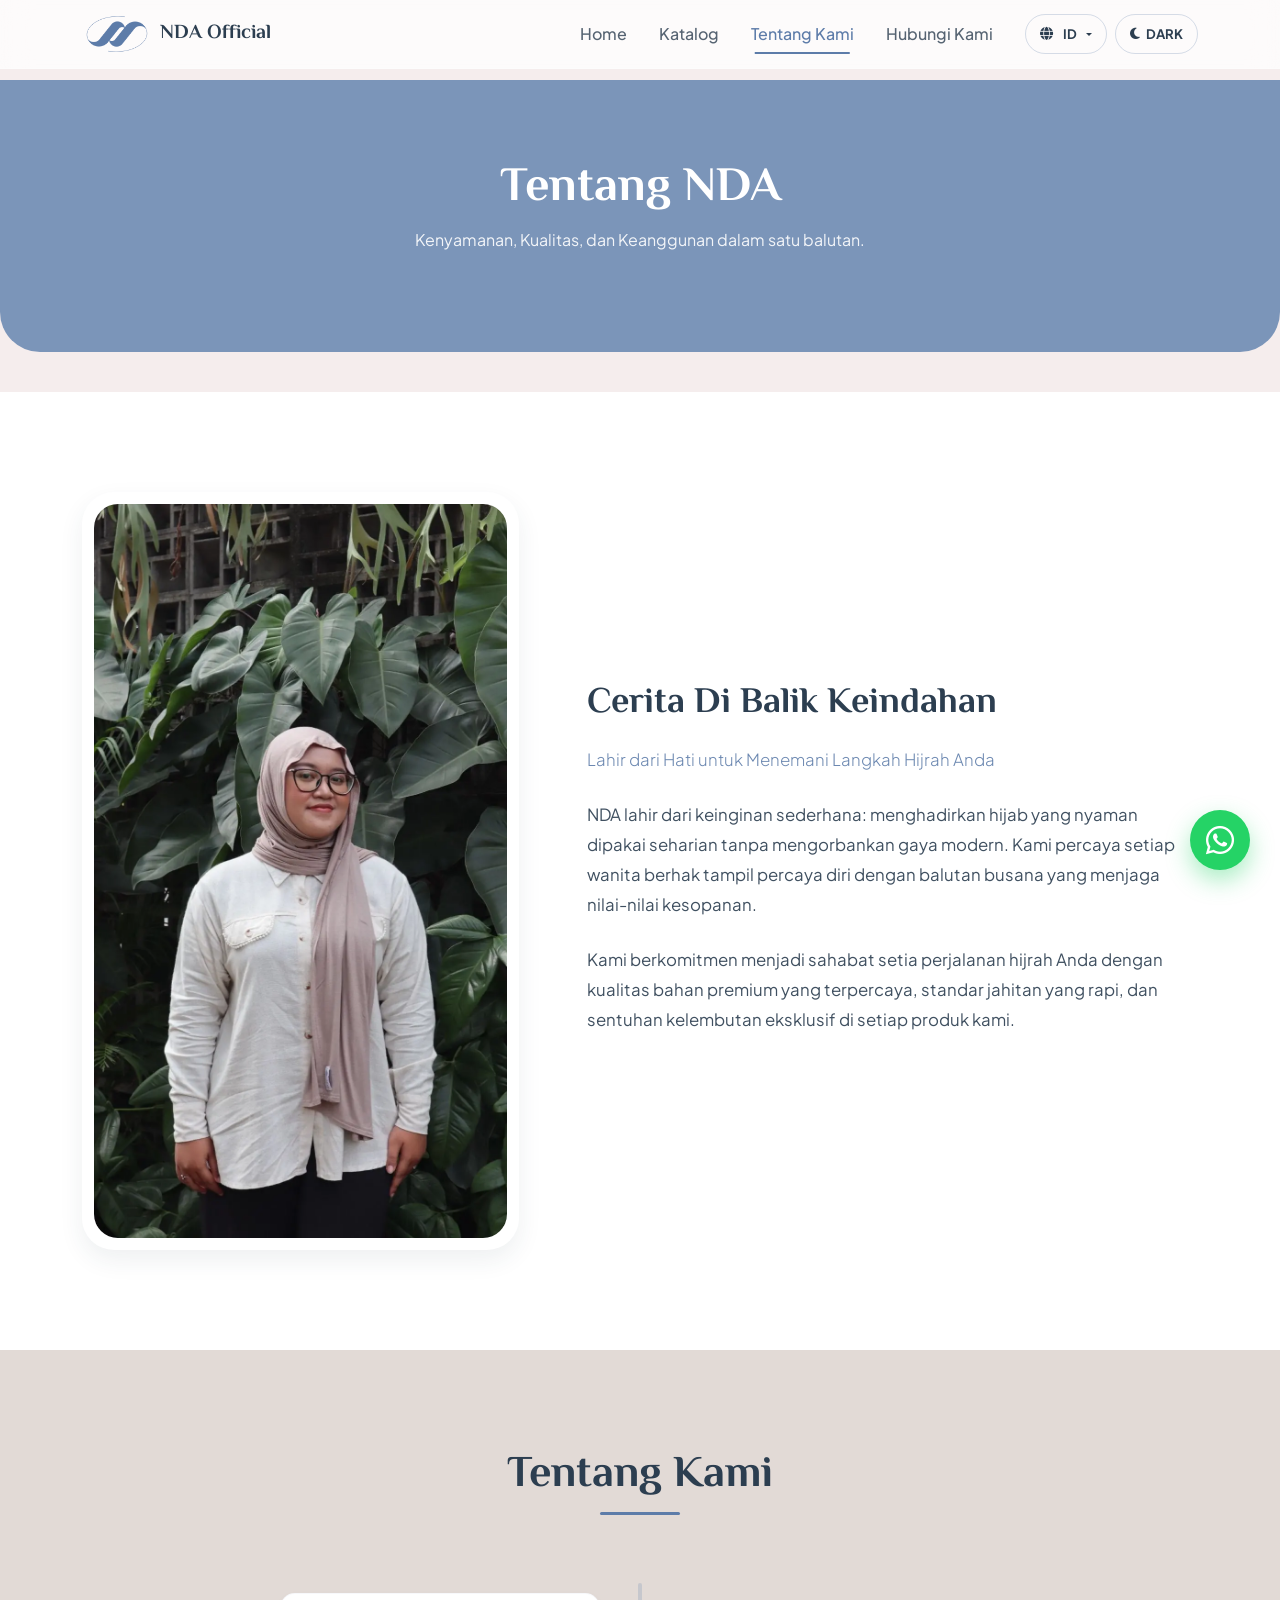
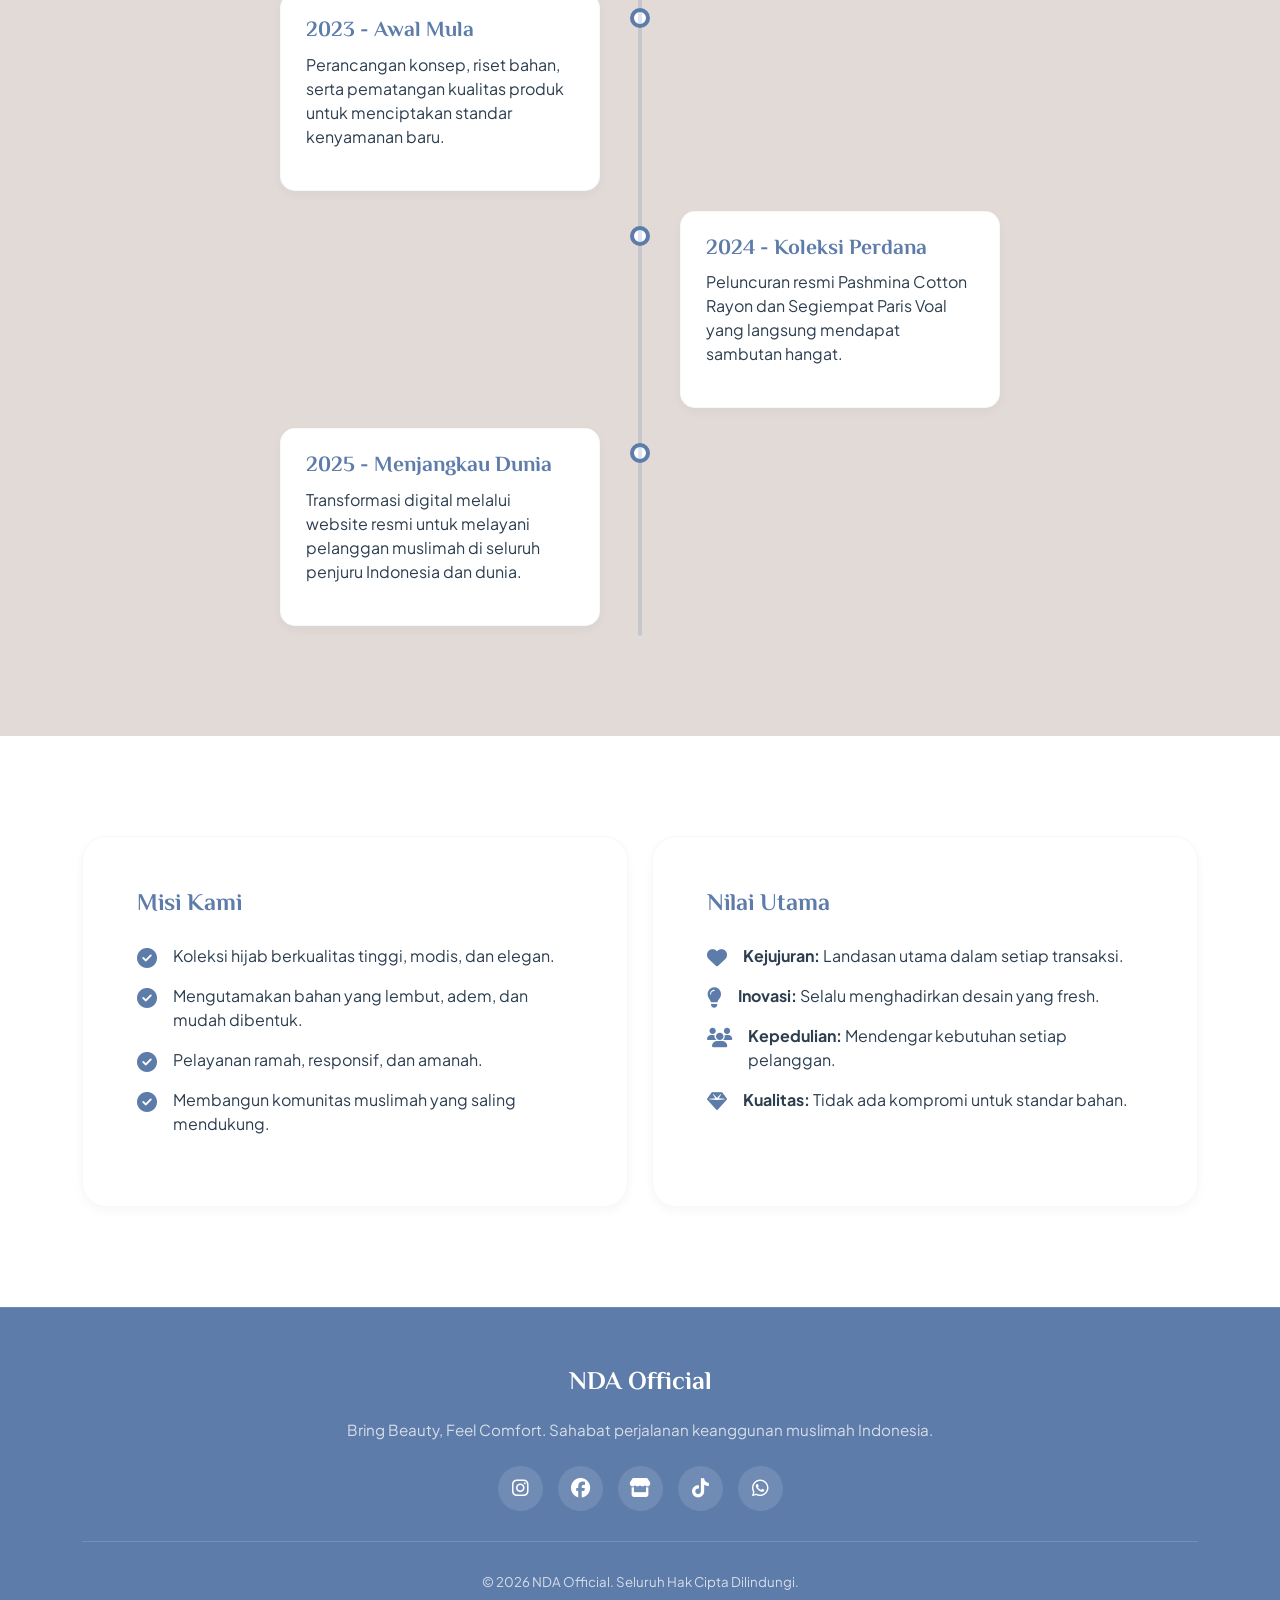
==== commit e6141e74: "v2" ====
--- a/about.html
+++ b/about.html
@@ -4,7 +4,7 @@
 <head>
   <meta charset="UTF-8" />
   <meta name="viewport" content="width=device-width, initial-scale=1.0, maximum-scale=5.0" />
-  <title>Tentang Kami - NDA Official V2</title>
+  <title>Tentang Kami - NDA Official</title>
   <link rel="website icon" type="image/png" href="Gambar/1233.png" />
 
   <!-- CSS Frameworks & Fonts -->
@@ -209,7 +209,7 @@
       <hr class="footer-divider" />
 
       <p class="small text-white-50 mb-0" data-i18n="footer_copyright">
-        © 2026 NDA Official V2. Seluruh Hak Cipta Dilindungi.
+        © 2026 NDA Official. Seluruh Hak Cipta Dilindungi.
       </p>
     </div>
   </footer>
--- a/style.css
+++ b/style.css
@@ -816,7 +816,7 @@
     gap: 8px;
   }
   
-  .product-actions .btn-catalog-wa,
+  .product-actions .btn-catalog-tiktok,
   .product-actions .btn-catalog-shopee {
     width: 100%;
     padding: 11px 0;
@@ -829,7 +829,7 @@
   }
 }
 
-/* --- V2 MULTI-PAGE ADDITIONS --- */
+/* --- MULTI-PAGE ADDITIONS --- */
 
 /* Page Header for secondary pages */
 .nda-page-header {
@@ -1460,6 +1460,39 @@
   .contact-item-card p {
     font-size: 0.72rem !important;
   }
+
+  /* Catalog Grid 2-column mobile optimization */
+  .product-card {
+    border-radius: 16px !important;
+  }
+  .product-info {
+    padding: 12px 10px !important;
+  }
+  .product-info h3 {
+    font-size: 0.95rem !important;
+    margin-bottom: 4px !important;
+  }
+  .product-desc {
+    font-size: 0.72rem !important;
+    margin-bottom: 12px !important;
+    line-height: 1.4 !important;
+    height: auto !important;
+  }
+  .product-actions {
+    gap: 6px !important;
+  }
+  .btn-catalog-tiktok,
+  .btn-catalog-shopee {
+    font-size: 0.72rem !important;
+    padding: 8px 4px !important;
+    border-radius: 30px !important;
+  }
+  .product-badge {
+    top: 10px !important;
+    left: 10px !important;
+    font-size: 0.65rem !important;
+    padding: 4px 10px !important;
+  }
 }
 
 /* Override Bootstrap bg-primary and text-primary colors to use custom brand slate-blue */
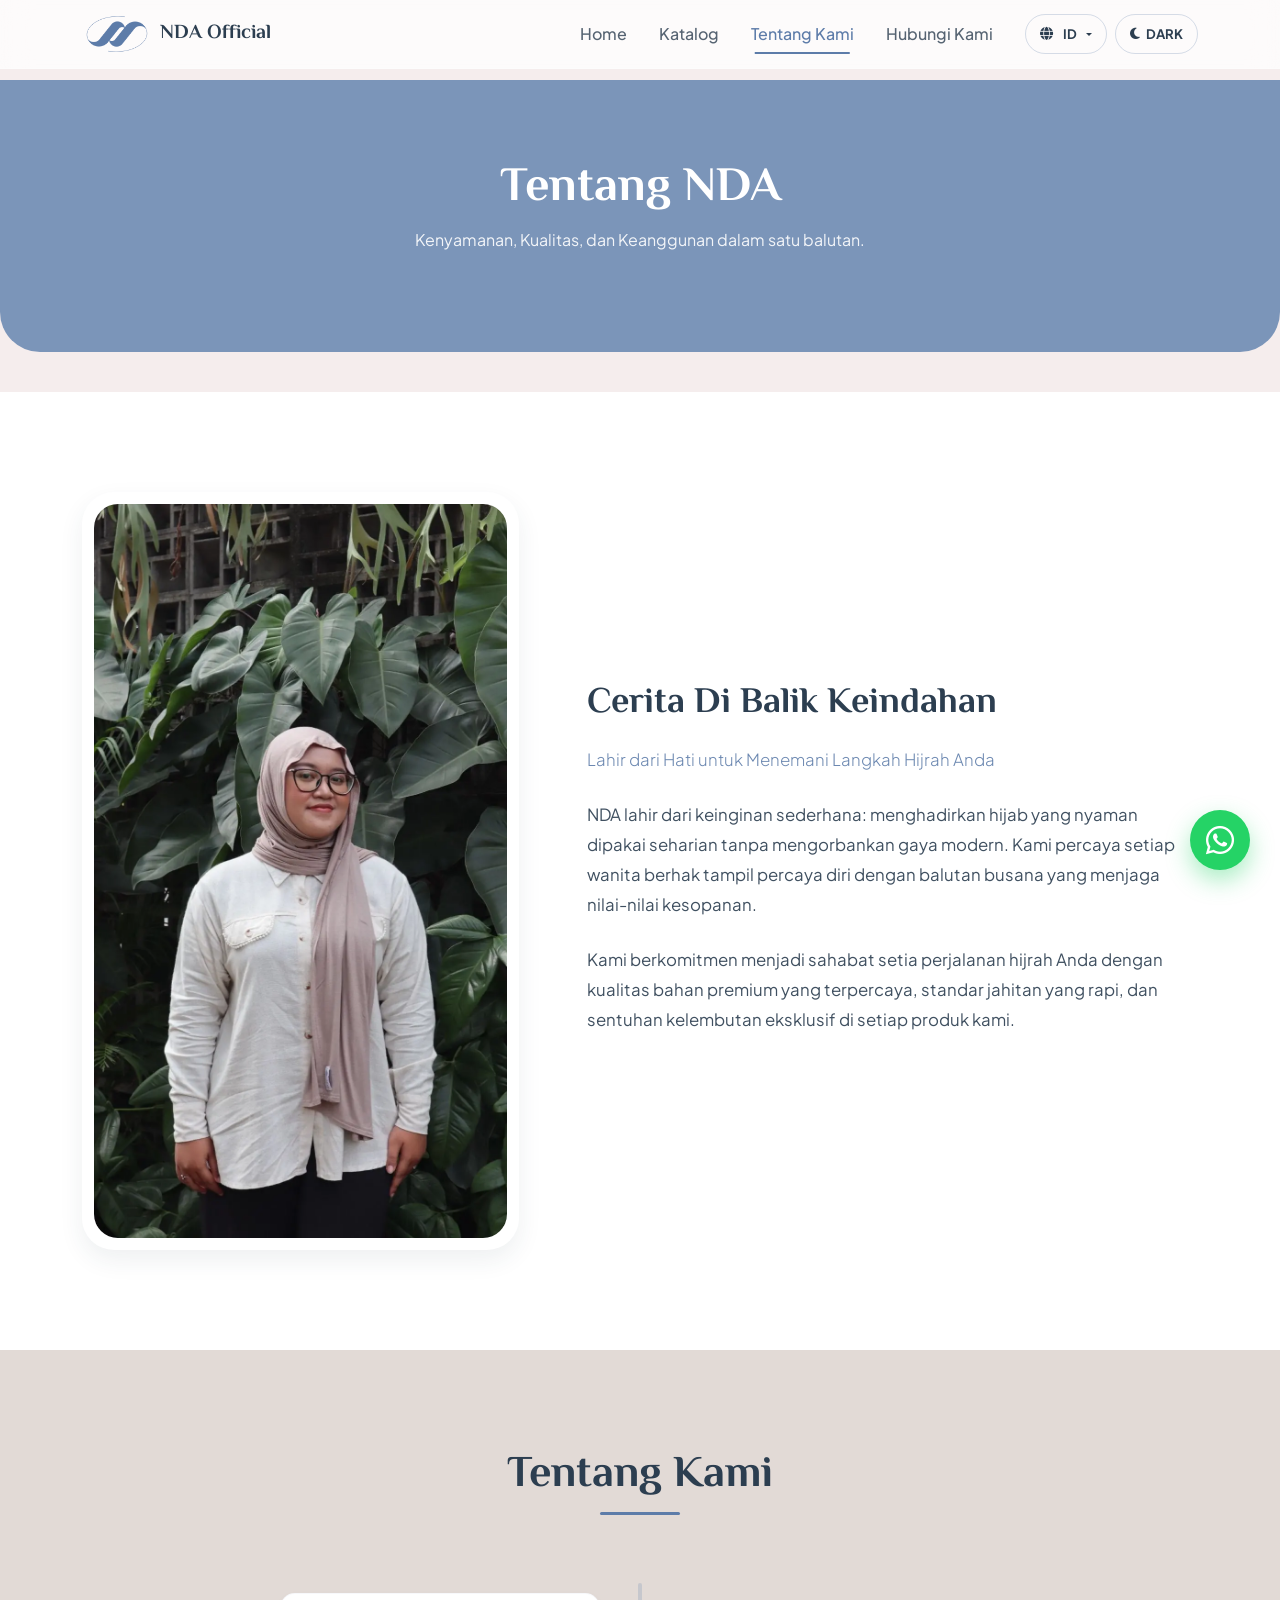
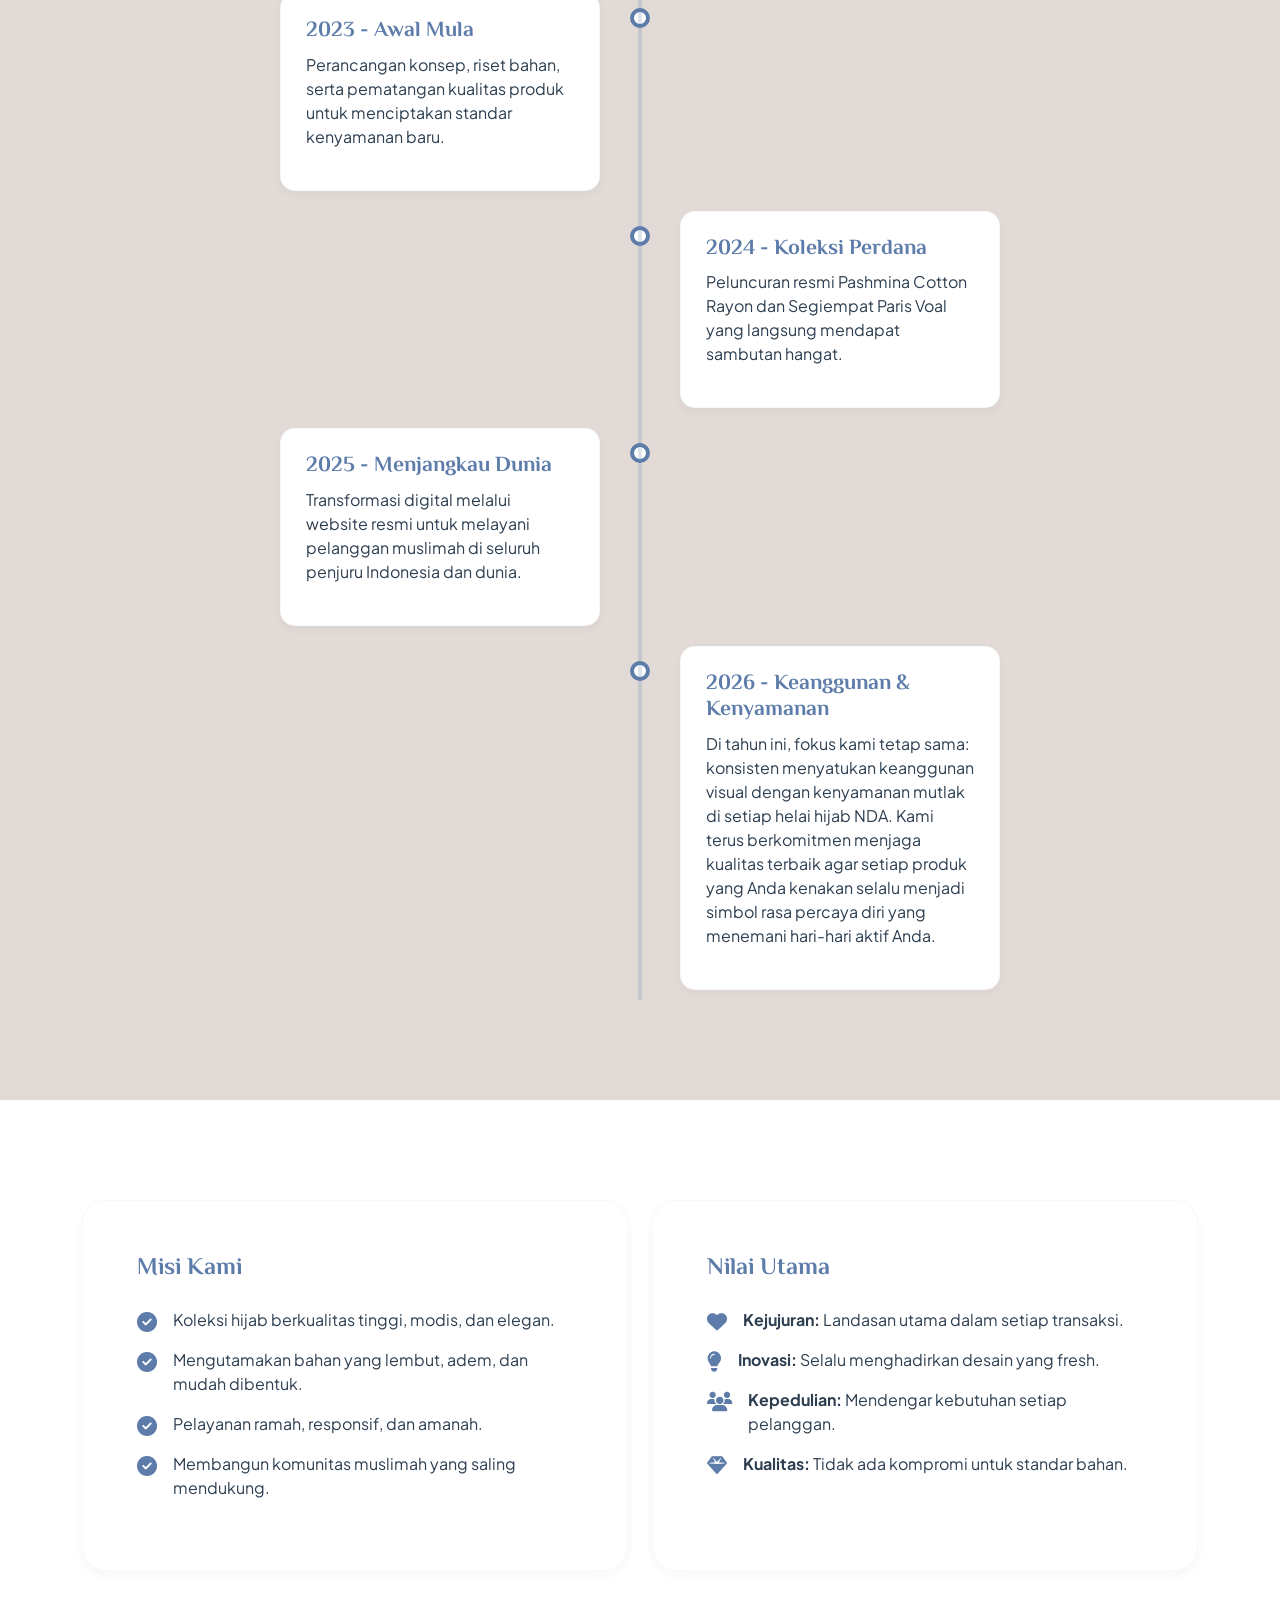
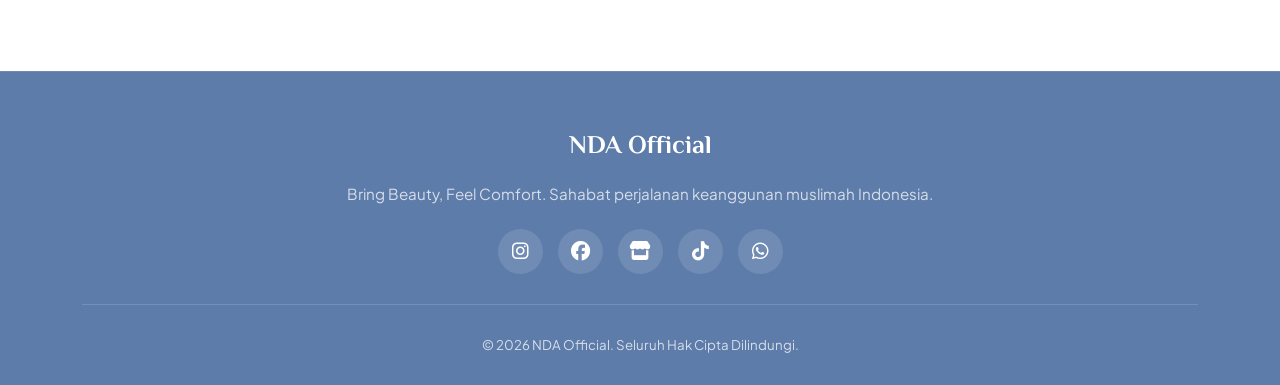
==== commit ff72ea4e: "update story 2026" ====
--- a/about.html
+++ b/about.html
@@ -122,6 +122,14 @@
               <p data-i18n="time_2025_desc">Transformasi digital melalui website resmi untuk melayani pelanggan muslimah di seluruh penjuru Indonesia dan dunia.</p>
             </div>
           </div>
+
+          <!-- Timeline 2026 -->
+          <div class="timeline-item right" data-aos="fade-up" data-aos-delay="400">
+            <div class="timeline-content">
+              <h4 data-i18n="time_2026_title">2026 - Keanggunan & Kenyamanan</h4>
+              <p data-i18n="time_2026_desc">Di tahun ini, fokus kami tetap sama: konsisten menyatukan keanggunan visual dengan kenyamanan mutlak di setiap helai hijab NDA. Kami terus berkomitmen menjaga kualitas terbaik agar setiap produk yang Anda kenakan selalu menjadi simbol rasa percaya diri yang menemani hari-hari aktif Anda.</p>
+            </div>
+          </div>
         </div>
       </div>
     </section>
